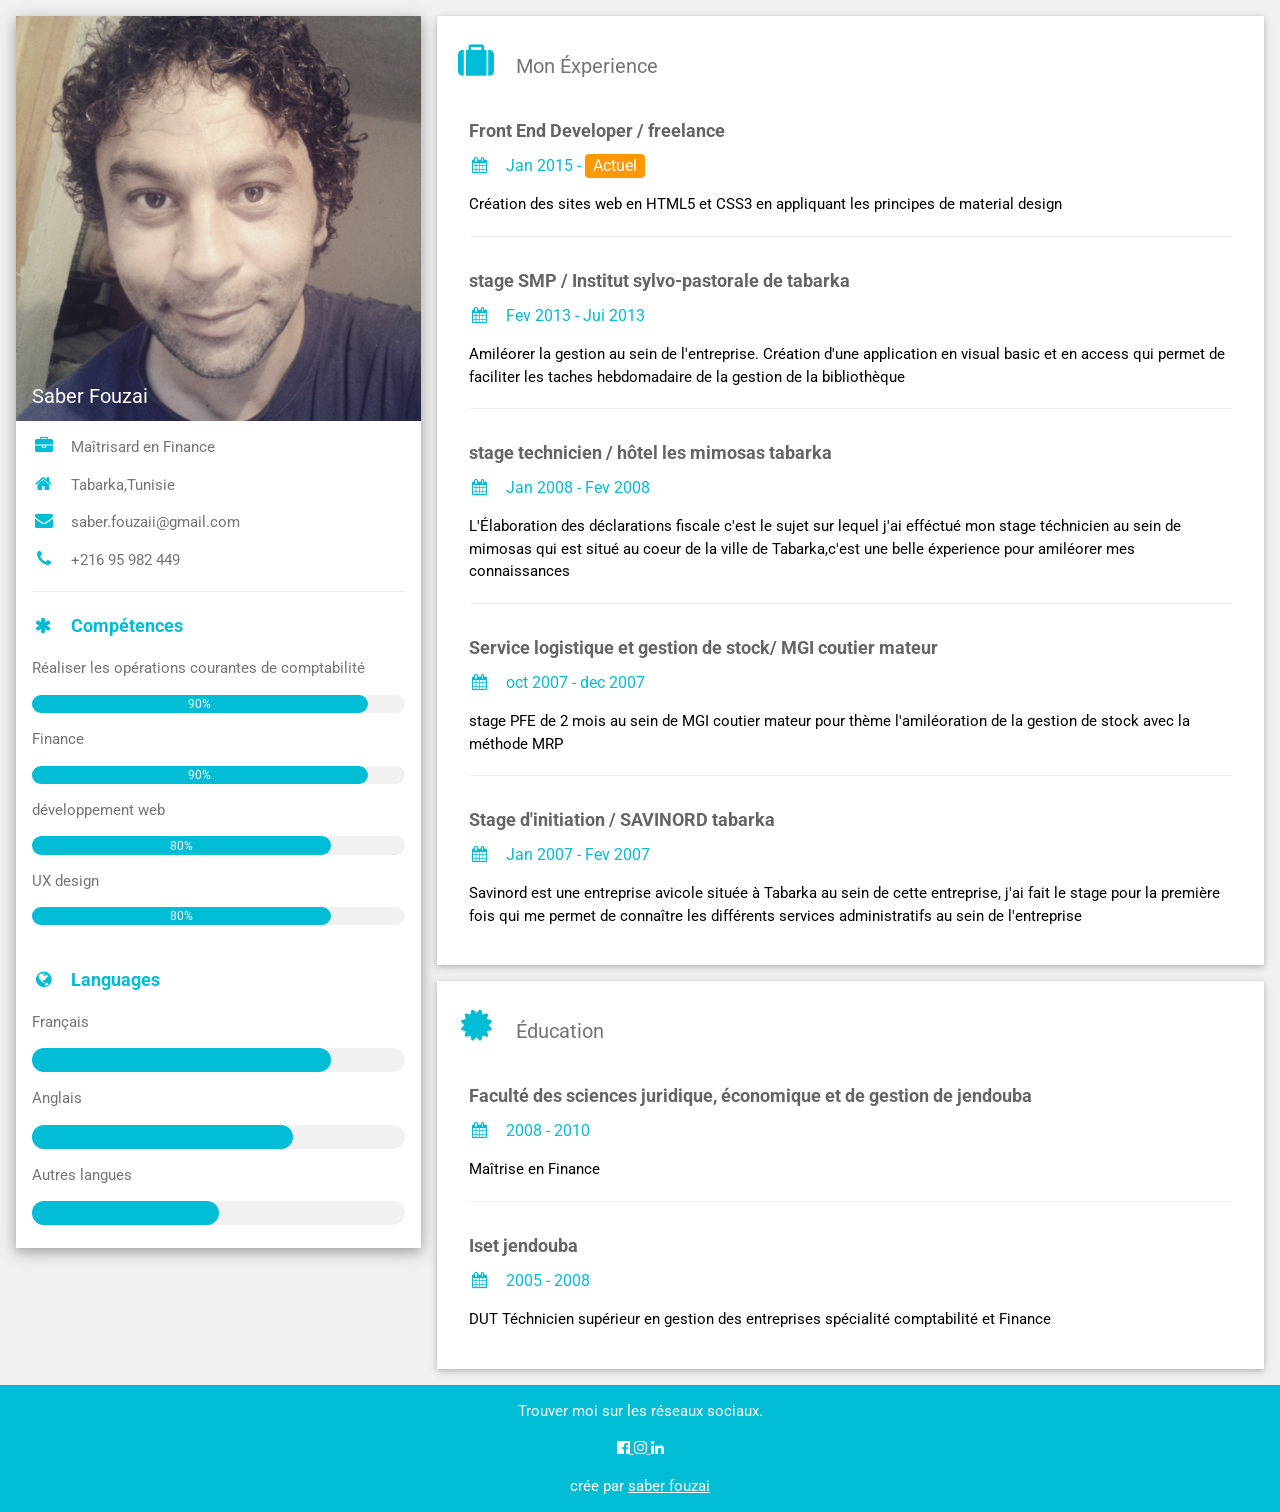
==== index.html @ 4ffc6997 "Update index.html" ====
<!DOCTYPE html>
<html lang=fr>
<title>CV de saber fouzai</title>
<meta charset="UTF-8">
<meta name="viewport" content="width=device-width, initial-scale=1">
<link rel="stylesheet" href="in.css">
<link rel='stylesheet' href='https://fonts.googleapis.com/css?family=Roboto'>
<link rel="stylesheet" href="https://cdnjs.cloudflare.com/ajax/libs/font-awesome/4.7.0/css/font-awesome.min.css">
<style>
html,body,h1,h2,h3,h4,h5,h6 {font-family: "Roboto", sans-serif}
</style>
<body class="w3-light-grey">
<!-- Page Container -->
<div class="w3-content w3-margin-top" style="max-width:1400px;">

  <!-- The Grid -->
  <div class="w3-row-padding">
  
    <!-- Left Column -->
    <div class="w3-third">
    
      <div class="w3-white w3-text-grey w3-card-4">
        <div class="w3-display-container">
          <img src="pic620.jpg" style="width:100%" alt="Avatar">
          <div class="w3-display-bottomleft w3-container w3-text-white">
            <h2>Saber Fouzai</h2>
          </div>
        </div>
        <div class="w3-container">
          <p><i class="fa fa-briefcase fa-fw w3-margin-right w3-large w3-text-cyan"></i>Maîtrisard en Finance </p>
          <p><i class="fa fa-home fa-fw w3-margin-right w3-large w3-text-cyan"></i>Tabarka,Tunisie</p>
          <p><i class="fa fa-envelope fa-fw w3-margin-right w3-large w3-text-cyan"></i>saber.fouzaii@gmail.com</p>
          <p><i class="fa fa-phone fa-fw w3-margin-right w3-large w3-text-cyan"></i>+216 95 982 449</p>
          <hr>

          <p class="w3-large w3-text-cyan"><b><i class="fa fa-asterisk fa-fw w3-margin-right w3-text-cyan"></i>Compétences</b></p>
          <p>Réaliser les opérations courantes de comptabilité </p>
          <div class="w3-light-grey w3-round-xlarge w3-small">
            <div class="w3-text-white w3-container w3-center w3-round-xlarge w3-cyan" style="width:90%">90%</div>
          </div>
          <p>Finance</p>
          <div class="w3-light-grey w3-round-xlarge w3-small">
            <div class="w3-container w3-center w3-round-xlarge w3-cyan" style="width:90%">
              <div class="w3-center w3-text-white">90%</div>
            </div>
          </div>
          <p>développement web</p>
          <div class="w3-light-grey w3-round-xlarge w3-small">
            <div class="w3-text-white w3-container w3-center w3-round-xlarge w3-cyan" style="width:80%">80%</div>
          </div>
          <p>UX design</p>
          <div class="w3-light-grey w3-round-xlarge w3-small">
            <div class="w3-text-white w3-container w3-center w3-round-xlarge w3-cyan" style="width:80%">80%</div>
          </div>
          <br>

          <p class="w3-large w3-text-cyan theme"><b><i class="fa fa-globe fa-fw w3-margin-right w3-text-cyan"></i>Languages</b></p>
          <p>Français</p>
          <div class="w3-light-grey w3-round-xlarge">
            <div class="w3-round-xlarge w3-cyan" style="height:24px;width:80%"></div>
          </div>
          <p>Anglais</p>
          <div class="w3-light-grey w3-round-xlarge">
            <div class="w3-round-xlarge w3-cyan" style="height:24px;width:70%"></div>
          </div>
          <p>Autres langues</p>
          <div class="w3-light-grey w3-round-xlarge">
            <div class="w3-round-xlarge w3-cyan" style="height:24px;width:50%"></div>
          </div>
          <br>
        </div>
      </div><br>

    <!-- End Left Column -->
    </div>

    <!-- Right Column -->
    <div class="w3-twothird">
    
      <div class="w3-container w3-card w3-white w3-margin-bottom">
        <h2 class="w3-text-grey w3-padding-16"><i class="fa fa-suitcase fa-fw w3-margin-right w3-xxlarge w3-text-cyan"></i>Mon Éxperience</h2>
        <div class="w3-container">
          <h5 class="w3-opacity"><b>Front End Developer / freelance </b></h5>
          <h6 class="w3-text-cyan"><i class="fa fa-calendar fa-fw w3-margin-right"></i>Jan 2015 - <span class="w3-text-white w3-tag w3-orange w3-round">Actuel</span></h6>
          <p>Création des sites web en HTML5 et CSS3 en appliquant les principes de material design</p>
          <hr>
          </div>
               <div class="w3-container">
          <h5 class="w3-opacity"><b>stage SMP / Institut sylvo-pastorale de tabarka</b></h5>
          <h6 class="w3-text-cyan"><i class="fa fa-calendar fa-fw w3-margin-right"></i>Fev 2013 - Jui 2013</h6>
          <p>Amiléorer la gestion au sein de l'entreprise.
Création d'une application en visual basic et en access qui permet de faciliter les taches hebdomadaire de la gestion de la bibliothèque </p>
          <hr> 
        </div>
        <div class="w3-container">
          <h5 class="w3-opacity"><b>stage technicien / hôtel les mimosas tabarka</b></h5>
          <h6 class="w3-text-cyan"><i class="fa fa-calendar fa-fw w3-margin-right"></i>Jan 2008 - Fev 2008</h6>
          <p>L'Élaboration des déclarations fiscale c'est le sujet sur lequel j'ai efféctué mon stage téchnicien au sein de mimosas qui est situé au coeur de la ville de Tabarka,c'est une belle éxperience pour amiléorer mes connaissances</p>
          <hr>
        </div>
            <div class="w3-container">
          <h5 class="w3-opacity"><b>Service logistique et gestion de stock/ MGI coutier mateur </b></h5>
          <h6 class="w3-text-cyan"><i class="fa fa-calendar fa-fw w3-margin-right"></i>oct 2007 - dec 2007</h6>
          <p>stage PFE de 2 mois au sein de MGI coutier mateur pour thème l'amiléoration de la gestion de stock avec la méthode MRP</p>
          <hr>
        </div> 
        <div class="w3-container">
          <h5 class="w3-opacity"><b>Stage d'initiation / SAVINORD tabarka</b></h5>
          <h6 class="w3-text-cyan"><i class="fa fa-calendar fa-fw w3-margin-right"></i>Jan 2007 - Fev 2007</h6>
          <p> Savinord est une entreprise avicole située à Tabarka au sein de cette entreprise, j'ai fait le stage pour la première fois qui me permet de connaître les différents services administratifs au sein de l'entreprise </p><br>
        </div>
      </div>

      <div class="w3-container w3-card w3-white">
        <h2 class="w3-text-grey w3-padding-16"><i class="fa fa-certificate fa-fw w3-margin-right w3-xxlarge w3-text-cyan"></i>Éducation</h2>
       <div class="w3-container">
          <h5 class="w3-opacity"><b>Faculté des sciences juridique, économique et de gestion de jendouba</b></h5>
          <h6 class="w3-text-cyan"><i class="fa fa-calendar fa-fw w3-margin-right"></i>2008 - 2010</h6>
          <p>Maîtrise en Finance</p>
          <hr>
        </div>
        <div class="w3-container">
          <h5 class="w3-opacity"><b>Iset jendouba</b></h5>
          <h6 class="w3-text-cyan"><i class="fa fa-calendar fa-fw w3-margin-right"></i>2005 - 2008</h6>
          <p>DUT Téchnicien supérieur en gestion des entreprises spécialité comptabilité et Finance</p><br>
        </div>
      </div>

    <!-- End Right Column -->
    </div>
    
  <!-- End Grid -->
  </div>
  
  <!-- End Page Container -->
</div>
<footer class="w3-text-white w3-container w3-cyan w3-center w3-margin-top">
 <p>Trouver moi sur les réseaux sociaux.</p>
 <a href="https://facebook.com/saber.fouzai.33" target="_blank" rel="noopener noreferrer">
   <i class="fa fa-facebook-official w3-hover-opacity"></i>
 </a>
 <a href="https://instagram.com/saberfouzai" target="_blank" rel="noopener noreferrer">
   <i class="fa fa-instagram w3-hover-opacity"></i>
 </a>
 <a href="https://linkedin.com" target="_blank" rel="noopener noreferrer">
   <i class="fa fa-linkedin w3-hover-opacity"></i>
 </a>
 <p>crée par <a href="https://github.io" target="_blank" rel="noopener noreferrer">saber fouzai</a></p>
</footer>
</body>
</html>
---- in.css ----
/* W3.CSS 4.13 June 2019 by Jan Egil and Borge Refsnes */ html{box-sizing:border-box}*,*:before,*:after{box-sizing:inherit} /* Extract from normalize.css by Nicolas Gallagher and Jonathan Neal git.io/normalize */ html{-ms-text-size-adjust:100%;-webkit-text-size-adjust:100%}body{margin:0} article,aside,details,figcaption,figure,footer,header,main,menu,nav,section{display:block}summary{display:list-item} audio,canvas,progress,video{display:inline-block}progress{vertical-align:baseline} audio:not([controls]){display:none;height:0}[hidden],template{display:none} a{background-color:transparent}a:active,a:hover{outline-width:0} abbr[title]{border-bottom:none;text-decoration:underline;text-decoration:underline dotted} b,strong{font-weight:bolder}dfn{font-style:italic}mark{background:#ff0;color:#000} small{font-size:80%}sub,sup{font-size:75%;line-height:0;position:relative;vertical-align:baseline} sub{bottom:-0.25em}sup{top:-0.5em}figure{margin:1em 40px}img{border-style:none} code,kbd,pre,samp{font-family:monospace,monospace;font-size:1em}hr{box-sizing:content-box;height:0;overflow:visible} button,input,select,textarea,optgroup{font:inherit;margin:0}optgroup{font-weight:bold} button,input{overflow:visible}button,select{text-transform:none} button,[type=button],[type=reset],[type=submit]{-webkit-appearance:button} button::-moz-focus-inner,[type=button]::-moz-focus-inner,[type=reset]::-moz-focus-inner,[type=submit]::-moz-focus-inner{border-style:none;padding:0} button:-moz-focusring,[type=button]:-moz-focusring,[type=reset]:-moz-focusring,[type=submit]:-moz-focusring{outline:1px dotted ButtonText} fieldset{border:1px solid #c0c0c0;margin:0 2px;padding:.35em .625em .75em} legend{color:inherit;display:table;max-width:100%;padding:0;white-space:normal}textarea{overflow:auto} [type=checkbox],[type=radio]{padding:0} [type=number]::-webkit-inner-spin-button,[type=number]::-webkit-outer-spin-button{height:auto} [type=search]{-webkit-appearance:textfield;outline-offset:-2px} [type=search]::-webkit-search-decoration{-webkit-appearance:none} ::-webkit-file-upload-button{-webkit-appearance:button;font:inherit} /* End extract */ html,body{font-family:Verdana,sans-serif;font-size:15px;line-height:1.5}html{overflow-x:hidden} h1{font-size:36px}h2{font-size:20px}h3{font-size:24px}h4{font-size:20px}h5{font-size:18px}h6{font-size:16px}.w3-serif{font-family:serif} h1,h2,h3,h4,h5,h6{font-family:"Segoe UI",Arial,sans-serif;font-weight:400;margin:10px 0}.w3-wide{letter-spacing:4px} hr{border:0;border-top:1px solid #eee;margin:20px 0} .w3-image{max-width:100%;height:auto}img{vertical-align:middle}a{color:inherit} .w3-table,.w3-table-all{border-collapse:collapse;border-spacing:0;width:100%;display:table}.w3-table-all{border:1px solid #ccc} .w3-bordered tr,.w3-table-all tr{border-bottom:1px solid #ddd}.w3-striped tbody tr:nth-child(even){background-color:#f1f1f1} .w3-table-all tr:nth-child(odd){background-color:#fff}.w3-table-all tr:nth-child(even){background-color:#f1f1f1} .w3-hoverable tbody tr:hover,.w3-ul.w3-hoverable li:hover{background-color:#ccc}.w3-centered tr th,.w3-centered tr td{text-align:center} .w3-table td,.w3-table th,.w3-table-all td,.w3-table-all th{padding:8px 8px;display:table-cell;text-align:left;vertical-align:top} .w3-table th:first-child,.w3-table td:first-child,.w3-table-all th:first-child,.w3-table-all td:first-child{padding-left:16px} .w3-btn,.w3-button{border:none;display:inline-block;padding:8px 16px;vertical-align:middle;overflow:hidden;text-decoration:none;color:inherit;background-color:inherit;text-align:center;cursor:pointer;white-space:nowrap} .w3-btn:hover{box-shadow:0 8px 16px 0 rgba(0,0,0,0.2),0 6px 20px 0 rgba(0,0,0,0.19)} .w3-btn,.w3-button{-webkit-touch-callout:none;-webkit-user-select:none;-khtml-user-select:none;-moz-user-select:none;-ms-user-select:none;user-select:none} .w3-disabled,.w3-btn:disabled,.w3-button:disabled{cursor:not-allowed;opacity:0.3}.w3-disabled *,:disabled *{pointer-events:none} .w3-btn.w3-disabled:hover,.w3-btn:disabled:hover{box-shadow:none} .w3-badge,.w3-tag{background-color:#000;color:#fff;display:inline-block;padding-left:8px;padding-right:8px;text-align:center}.w3-badge{border-radius:50%} .w3-ul{list-style-type:none;padding:0;margin:0}.w3-ul li{padding:8px 16px;border-bottom:1px solid #ddd}.w3-ul li:last-child{border-bottom:none} .w3-tooltip,.w3-display-container{position:relative}.w3-tooltip .w3-text{display:none}.w3-tooltip:hover .w3-text{display:inline-block} .w3-ripple:active{opacity:0.5}.w3-ripple{transition:opacity 0s} .w3-input{padding:8px;display:block;border:none;border-bottom:1px solid #ccc;width:100%} .w3-select{padding:9px 0;width:100%;border:none;border-bottom:1px solid #ccc} .w3-dropdown-click,.w3-dropdown-hover{position:relative;display:inline-block;cursor:pointer} .w3-dropdown-hover:hover .w3-dropdown-content{display:block} .w3-dropdown-hover:first-child,.w3-dropdown-click:hover{background-color:#ccc;color:#000} .w3-dropdown-hover:hover > .w3-button:first-child,.w3-dropdown-click:hover > .w3-button:first-child{background-color:#ccc;color:#000} .w3-dropdown-content{cursor:auto;color:#000;background-color:#fff;display:none;position:absolute;min-width:160px;margin:0;padding:0;z-index:1} .w3-check,.w3-radio{width:24px;height:24px;position:relative;top:6px} .w3-sidebar{height:100%;width:200px;background-color:#fff;position:fixed!important;z-index:1;overflow:auto} .w3-bar-block .w3-dropdown-hover,.w3-bar-block .w3-dropdown-click{width:100%} .w3-bar-block .w3-dropdown-hover .w3-dropdown-content,.w3-bar-block .w3-dropdown-click .w3-dropdown-content{min-width:100%} .w3-bar-block .w3-dropdown-hover .w3-button,.w3-bar-block .w3-dropdown-click .w3-button{width:100%;text-align:left;padding:8px 16px} .w3-main,#main{transition:margin-left .4s} .w3-modal{z-index:3;display:none;padding-top:100px;position:fixed;left:0;top:0;width:100%;height:100%;overflow:auto;background-color:rgb(0,0,0);background-color:rgba(0,0,0,0.4)} .w3-modal-content{margin:auto;background-color:#fff;position:relative;padding:0;outline:0;width:600px} .w3-bar{width:100%;overflow:hidden}.w3-center .w3-bar{display:inline-block;width:auto} .w3-bar .w3-bar-item{padding:8px 16px;float:left;width:auto;border:none;display:block;outline:0} .w3-bar .w3-dropdown-hover,.w3-bar .w3-dropdown-click{position:static;float:left} .w3-bar .w3-button{white-space:normal} .w3-bar-block .w3-bar-item{width:100%;display:block;padding:8px 16px;text-align:left;border:none;white-space:normal;float:none;outline:0} .w3-bar-block.w3-center .w3-bar-item{text-align:center}.w3-block{display:block;width:100%} .w3-responsive{display:block;overflow-x:auto} .w3-container:after,.w3-container:before,.w3-panel:after,.w3-panel:before,.w3-row:after,.w3-row:before,.w3-row-padding:after,.w3-row-padding:before, .w3-cell-row:before,.w3-cell-row:after,.w3-clear:after,.w3-clear:before,.w3-bar:before,.w3-bar:after{content:"";display:table;clear:both} .w3-col,.w3-half,.w3-third,.w3-twothird,.w3-threequarter,.w3-quarter{float:left;width:100%} .w3-col.s1{width:8.33333%}.w3-col.s2{width:16.66666%}.w3-col.s3{width:24.99999%}.w3-col.s4{width:33.33333%} .w3-col.s5{width:41.66666%}.w3-col.s6{width:49.99999%}.w3-col.s7{width:58.33333%}.w3-col.s8{width:66.66666%} .w3-col.s9{width:74.99999%}.w3-col.s10{width:83.33333%}.w3-col.s11{width:91.66666%}.w3-col.s12{width:99.99999%} @media (min-width:601px){.w3-col.m1{width:8.33333%}.w3-col.m2{width:16.66666%}.w3-col.m3,.w3-quarter{width:24.99999%}.w3-col.m4,.w3-third{width:33.33333%} .w3-col.m5{width:41.66666%}.w3-col.m6,.w3-half{width:49.99999%}.w3-col.m7{width:58.33333%}.w3-col.m8,.w3-twothird{width:66.66666%} .w3-col.m9,.w3-threequarter{width:74.99999%}.w3-col.m10{width:83.33333%}.w3-col.m11{width:91.66666%}.w3-col.m12{width:99.99999%}} @media (min-width:993px){.w3-col.l1{width:8.33333%}.w3-col.l2{width:16.66666%}.w3-col.l3{width:24.99999%}.w3-col.l4{width:33.33333%} .w3-col.l5{width:41.66666%}.w3-col.l6{width:49.99999%}.w3-col.l7{width:58.33333%}.w3-col.l8{width:66.66666%} .w3-col.l9{width:74.99999%}.w3-col.l10{width:83.33333%}.w3-col.l11{width:91.66666%}.w3-col.l12{width:99.99999%}} .w3-rest{overflow:hidden}.w3-stretch{margin-left:-16px;margin-right:-16px} .w3-content,.w3-auto{margin-left:auto;margin-right:auto}.w3-content{max-width:980px}.w3-auto{max-width:1140px} .w3-cell-row{display:table;width:100%}.w3-cell{display:table-cell} .w3-cell-top{vertical-align:top}.w3-cell-middle{vertical-align:middle}.w3-cell-bottom{vertical-align:bottom} .w3-hide{display:none!important}.w3-show-block,.w3-show{display:block!important}.w3-show-inline-block{display:inline-block!important} @media (max-width:1205px){.w3-auto{max-width:95%}} @media (max-width:600px){.w3-modal-content{margin:0 10px;width:auto!important}.w3-modal{padding-top:30px} .w3-dropdown-hover.w3-mobile .w3-dropdown-content,.w3-dropdown-click.w3-mobile .w3-dropdown-content{position:relative}
.w3-hide-small{display:none!important}.w3-mobile{display:block;width:100%!important}.w3-bar-item.w3-mobile,.w3-dropdown-hover.w3-mobile,.w3-dropdown-click.w3-mobile{text-align:center} .w3-dropdown-hover.w3-mobile,.w3-dropdown-hover.w3-mobile .w3-btn,.w3-dropdown-hover.w3-mobile .w3-button,.w3-dropdown-click.w3-mobile,.w3-dropdown-click.w3-mobile .w3-btn,.w3-dropdown-click.w3-mobile .w3-button{width:100%}} @media (max-width:768px){.w3-modal-content{width:500px}.w3-modal{padding-top:50px}} @media (min-width:993px){.w3-modal-content{width:900px}.w3-hide-large{display:none!important}.w3-sidebar.w3-collapse{display:block!important}} @media (max-width:992px) and (min-width:601px){.w3-hide-medium{display:none!important}} @media (max-width:992px){.w3-sidebar.w3-collapse{display:none}.w3-main{margin-left:0!important;margin-right:0!important}.w3-auto{max-width:100%}} .w3-top,.w3-bottom{position:fixed;width:100%;z-index:1}.w3-top{top:0}.w3-bottom{bottom:0} .w3-overlay{position:fixed;display:none;width:100%;height:100%;top:0;left:0;right:0;bottom:0;background-color:rgba(0,0,0,0.5);z-index:2} .w3-display-topleft{position:absolute;left:0;top:0}.w3-display-topright{position:absolute;right:0;top:0} .w3-display-bottomleft{position:absolute;left:0;bottom:0}.w3-display-bottomright{position:absolute;right:0;bottom:0} .w3-display-middle{position:absolute;top:50%;left:50%;transform:translate(-50%,-50%);-ms-transform:translate(-50%,-50%)} .w3-display-left{position:absolute;top:50%;left:0%;transform:translate(0%,-50%);-ms-transform:translate(-0%,-50%)} .w3-display-right{position:absolute;top:50%;right:0%;transform:translate(0%,-50%);-ms-transform:translate(0%,-50%)} .w3-display-topmiddle{position:absolute;left:50%;top:0;transform:translate(-50%,0%);-ms-transform:translate(-50%,0%)} .w3-display-bottommiddle{position:absolute;left:50%;bottom:0;transform:translate(-50%,0%);-ms-transform:translate(-50%,0%)} .w3-display-container:hover .w3-display-hover{display:block}.w3-display-container:hover span.w3-display-hover{display:inline-block}.w3-display-hover{display:none} .w3-display-position{position:absolute} .w3-circle{border-radius:50%} .w3-round-small{border-radius:2px}.w3-round,.w3-round-medium{border-radius:4px}.w3-round-large{border-radius:8px}.w3-round-xlarge{border-radius:16px}.w3-round-xxlarge{border-radius:32px} .w3-row-padding,.w3-row-padding>.w3-half,.w3-row-padding>.w3-third,.w3-row-padding>.w3-twothird,.w3-row-padding>.w3-threequarter,.w3-row-padding>.w3-quarter,.w3-row-padding>.w3-col{padding:0 8px} .w3-container,.w3-panel{padding:0.01em 16px}.w3-panel{margin-top:16px;margin-bottom:16px} .w3-code,.w3-codespan{font-family:Consolas,"courier new";font-size:16px} .w3-code{width:auto;background-color:#fff;padding:8px 12px;border-left:4px solid #4CAF50;word-wrap:break-word} .w3-codespan{color:crimson;background-color:#f1f1f1;padding-left:4px;padding-right:4px;font-size:110%} .w3-card,.w3-card-2{box-shadow:0 2px 5px 0 rgba(0,0,0,0.16),0 2px 10px 0 rgba(0,0,0,0.12)} .w3-card-4,.w3-hover-shadow:hover{box-shadow:0 4px 10px 0 rgba(0,0,0,0.2),0 4px 20px 0 rgba(0,0,0,0.19)} .w3-spin{animation:w3-spin 2s infinite linear}@keyframes w3-spin{0%{transform:rotate(0deg)}100%{transform:rotate(359deg)}} .w3-animate-fading{animation:fading 10s infinite}@keyframes fading{0%{opacity:0}50%{opacity:1}100%{opacity:0}} .w3-animate-opacity{animation:opac 0.8s}@keyframes opac{from{opacity:0} to{opacity:1}} .w3-animate-top{position:relative;animation:animatetop 0.4s}@keyframes animatetop{from{top:-300px;opacity:0} to{top:0;opacity:1}} .w3-animate-left{position:relative;animation:animateleft 0.4s}@keyframes animateleft{from{left:-300px;opacity:0} to{left:0;opacity:1}} .w3-animate-right{position:relative;animation:animateright 0.4s}@keyframes animateright{from{right:-300px;opacity:0} to{right:0;opacity:1}} .w3-animate-bottom{position:relative;animation:animatebottom 0.4s}@keyframes animatebottom{from{bottom:-300px;opacity:0} to{bottom:0;opacity:1}} .w3-animate-zoom {animation:animatezoom 0.6s}@keyframes animatezoom{from{transform:scale(0)} to{transform:scale(1)}} .w3-animate-input{transition:width 0.4s ease-in-out}.w3-animate-input:focus{width:100%!important} .w3-opacity,.w3-hover-opacity:hover{opacity:0.60}.w3-opacity-off,.w3-hover-opacity-off:hover{opacity:1} .w3-opacity-max{opacity:0.25}.w3-opacity-min{opacity:0.75} .w3-greyscale-max,.w3-grayscale-max,.w3-hover-greyscale:hover,.w3-hover-grayscale:hover{filter:grayscale(100%)} .w3-greyscale,.w3-grayscale{filter:grayscale(75%)}.w3-greyscale-min,.w3-grayscale-min{filter:grayscale(50%)} .w3-sepia{filter:sepia(75%)}.w3-sepia-max,.w3-hover-sepia:hover{filter:sepia(100%)}.w3-sepia-min{filter:sepia(50%)} .w3-tiny{font-size:10px!important}.w3-small{font-size:12px!important}.w3-medium{font-size:15px!important}.w3-large{font-size:18px!important} .w3-xlarge{font-size:24px!important}.w3-xxlarge{font-size:36px!important}.w3-xxxlarge{font-size:48px!important}.w3-jumbo{font-size:64px!important} .w3-left-align{text-align:left!important}.w3-right-align{text-align:right!important}.w3-justify{text-align:justify!important}.w3-center{text-align:center!important} .w3-border-0{border:0!important}.w3-border{border:1px solid #ccc!important} .w3-border-top{border-top:1px solid #ccc!important}.w3-border-bottom{border-bottom:1px solid #ccc!important} .w3-border-left{border-left:1px solid #ccc!important}.w3-border-right{border-right:1px solid #ccc!important} .w3-topbar{border-top:6px solid #ccc!important}.w3-bottombar{border-bottom:6px solid #ccc!important} .w3-leftbar{border-left:6px solid #ccc!important}.w3-rightbar{border-right:6px solid #ccc!important} .w3-section,.w3-code{margin-top:16px!important;margin-bottom:16px!important} .w3-margin{margin:16px!important}.w3-margin-top{margin-top:16px!important}.w3-margin-bottom{margin-bottom:16px!important} .w3-margin-left{margin-left:16px!important}.w3-margin-right{margin-right:16px!important} .w3-padding-small{padding:4px 8px!important}.w3-padding{padding:8px 16px!important}.w3-padding-large{padding:12px 24px!important} .w3-padding-16{padding-top:16px!important;padding-bottom:16px!important}.w3-padding-24{padding-top:24px!important;padding-bottom:24px!important} .w3-padding-32{padding-top:32px!important;padding-bottom:32px!important}.w3-padding-48{padding-top:48px!important;padding-bottom:48px!important} .w3-padding-64{padding-top:64px!important;padding-bottom:64px!important} .w3-left{float:left!important}.w3-right{float:right!important} .w3-button:hover{color:#000!important;background-color:#ccc!important} .w3-transparent,.w3-hover-none:hover{background-color:transparent!important} .w3-hover-none:hover{box-shadow:none!important} /* Colors */ .w3-amber,.w3-hover-amber:hover{color:#000!important;background-color:#ffc107!important} .w3-aqua,.w3-hover-aqua:hover{color:#000!important;background-color:#00ffff!important} .w3-blue,.w3-hover-blue:hover{color:#fff!important;background-color:#2196F3!important} .w3-light-blue,.w3-hover-light-blue:hover{color:#000!important;background-color:#87CEEB!important} .w3-brown,.w3-hover-brown:hover{color:#fff!important;background-color:#795548!important} .w3-cyan,.w3-hover-cyan:hover{color:#000!important;background-color:#00bcd4!important} .w3-blue-grey,.w3-hover-blue-grey:hover,.w3-blue-gray,.w3-hover-blue-gray:hover{color:#fff!important;background-color:#607d8b!important} .w3-green,.w3-hover-green:hover{color:#fff!important;background-color:#4CAF50!important} .w3-light-green,.w3-hover-light-green:hover{color:#000!important;background-color:#8bc34a!important} .w3-indigo,.w3-hover-indigo:hover{color:#fff!important;background-color:#3f51b5!important} .w3-khaki,.w3-hover-khaki:hover{color:#000!important;background-color:#f0e68c!important} .w3-lime,.w3-hover-lime:hover{color:#000!important;background-color:#cddc39!important} .w3-orange,.w3-hover-orange:hover{color:#000!important;background-color:#ff9800!important} .w3-deep-orange,.w3-hover-deep-orange:hover{color:#fff!important;background-color:#ff5722!important} .w3-pink,.w3-hover-pink:hover{color:#fff!important;background-color:#e91e63!important} .w3-purple,.w3-hover-purple:hover{color:#fff!important;background-color:#9c27b0!important} .w3-deep-purple,.w3-hover-deep-purple:hover{color:#fff!important;background-color:#673ab7!important} .w3-red,.w3-hover-red:hover{color:#fff!important;background-color:#f44336!important} .w3-sand,.w3-hover-sand:hover{color:#000!important;background-color:#fdf5e6!important} .w3-teal,.w3-hover-teal:hover{color:#fff!important;background-color:#009688!important} .w3-yellow,.w3-hover-yellow:hover{color:#000!important;background-color:#ffeb3b!important} .w3-white,.w3-hover-white:hover{color:#000!important;background-color:#fff!important} .w3-black,.w3-hover-black:hover{color:#fff!important;background-color:#000!important} .w3-grey,.w3-hover-grey:hover,.w3-gray,.w3-hover-gray:hover{color:#000!important;background-color:#9e9e9e!important} .w3-light-grey,.w3-hover-light-grey:hover,.w3-light-gray,.w3-hover-light-gray:hover{color:#000!important;background-color:#f1f1f1!important} .w3-dark-grey,.w3-hover-dark-grey:hover,.w3-dark-gray,.w3-hover-dark-gray:hover{color:#fff!important;background-color:#616161!important} .w3-pale-red,.w3-hover-pale-red:hover{color:#000!important;background-color:#ffdddd!important} .w3-pale-green,.w3-hover-pale-green:hover{color:#000!important;background-color:#ddffdd!important} .w3-pale-yellow,.w3-hover-pale-yellow:hover{color:#000!important;background-color:#ffffcc!important} .w3-pale-blue,.w3-hover-pale-blue:hover{color:#000!important;background-color:#ddffff!important} .w3-text-amber,.w3-hover-text-amber:hover{color:#ffc107!important} .w3-text-aqua,.w3-hover-text-aqua:hover{color:#00ffff!important} .w3-text-blue,.w3-hover-text-blue:hover{color:#2196F3!important} .w3-text-light-blue,.w3-hover-text-light-blue:hover{color:#87CEEB!important} .w3-text-brown,.w3-hover-text-brown:hover{color:#795548!important} .w3-text-cyan,.w3-hover-text-cyan:hover{color:#00bcd4!important} .w3-text-blue-grey,.w3-hover-text-blue-grey:hover,.w3-text-blue-gray,.w3-hover-text-blue-gray:hover{color:#607d8b!important} .w3-text-green,.w3-hover-text-green:hover{color:#4CAF50!important} .w3-text-light-green,.w3-hover-text-light-green:hover{color:#8bc34a!important} .w3-text-indigo,.w3-hover-text-indigo:hover{color:#3f51b5!important} .w3-text-khaki,.w3-hover-text-khaki:hover{color:#b4aa50!important} .w3-text-lime,.w3-hover-text-lime:hover{color:#cddc39!important} .w3-text-orange,.w3-hover-text-orange:hover{color:#ff9800!important} .w3-text-deep-orange,.w3-hover-text-deep-orange:hover{color:#ff5722!important} .w3-text-pink,.w3-hover-text-pink:hover{color:#e91e63!important} .w3-text-purple,.w3-hover-text-purple:hover{color:#9c27b0!important} .w3-text-deep-purple,.w3-hover-text-deep-purple:hover{color:#673ab7!important} .w3-text-red,.w3-hover-text-red:hover{color:#f44336!important} .w3-text-sand,.w3-hover-text-sand:hover{color:#fdf5e6!important} .w3-text-teal,.w3-hover-text-teal:hover{color:#009688!important} .w3-text-yellow,.w3-hover-text-yellow:hover{color:#d2be0e!important} .w3-text-white,.w3-hover-text-white:hover{color:#fff!important} .w3-text-black,.w3-hover-text-black:hover{color:#000!important} .w3-text-grey,.w3-hover-text-grey:hover,.w3-text-gray,.w3-hover-text-gray:hover{color:#757575!important} .w3-text-light-grey,.w3-hover-text-light-grey:hover,.w3-text-light-gray,.w3-hover-text-light-gray:hover{color:#f1f1f1!important} .w3-text-dark-grey,.w3-hover-text-dark-grey:hover,.w3-text-dark-gray,.w3-hover-text-dark-gray:hover{color:#3a3a3a!important} .w3-border-amber,.w3-hover-border-amber:hover{border-color:#ffc107!important} .w3-border-aqua,.w3-hover-border-aqua:hover{border-color:#00ffff!important} .w3-border-blue,.w3-hover-border-blue:hover{border-color:#2196F3!important} .w3-border-light-blue,.w3-hover-border-light-blue:hover{border-color:#87CEEB!important} .w3-border-brown,.w3-hover-border-brown:hover{border-color:#795548!important} .w3-border-cyan,.w3-hover-border-cyan:hover{border-color:#00bcd4!important} .w3-border-blue-grey,.w3-hover-border-blue-grey:hover,.w3-border-blue-gray,.w3-hover-border-blue-gray:hover{border-color:#607d8b!important} .w3-border-green,.w3-hover-border-green:hover{border-color:#4CAF50!important} .w3-border-light-green,.w3-hover-border-light-green:hover{border-color:#8bc34a!important} .w3-border-indigo,.w3-hover-border-indigo:hover{border-color:#3f51b5!important} .w3-border-khaki,.w3-hover-border-khaki:hover{border-color:#f0e68c!important} .w3-border-lime,.w3-hover-border-lime:hover{border-color:#cddc39!important} .w3-border-orange,.w3-hover-border-orange:hover{border-color:#ff9800!important} .w3-border-deep-orange,.w3-hover-border-deep-orange:hover{border-color:#ff5722!important} .w3-border-pink,.w3-hover-border-pink:hover{border-color:#e91e63!important} .w3-border-purple,.w3-hover-border-purple:hover{border-color:#9c27b0!important} .w3-border-deep-purple,.w3-hover-border-deep-purple:hover{border-color:#673ab7!important} .w3-border-red,.w3-hover-border-red:hover{border-color:#f44336!important} .w3-border-sand,.w3-hover-border-sand:hover{border-color:#fdf5e6!important} .w3-border-teal,.w3-hover-border-teal:hover{border-color:#009688!important} .w3-border-yellow,.w3-hover-border-yellow:hover{border-color:#ffeb3b!important} .w3-border-white,.w3-hover-border-white:hover{border-color:#fff!important} .w3-border-black,.w3-hover-border-black:hover{border-color:#000!important} .w3-border-grey,.w3-hover-border-grey:hover,.w3-border-gray,.w3-hover-border-gray:hover{border-color:#9e9e9e!important} .w3-border-light-grey,.w3-hover-border-light-grey:hover,.w3-border-light-gray,.w3-hover-border-light-gray:hover{border-color:#f1f1f1!important} .w3-border-dark-grey,.w3-hover-border-dark-grey:hover,.w3-border-dark-gray,.w3-hover-border-dark-gray:hover{border-color:#616161!important} .w3-border-pale-red,.w3-hover-border-pale-red:hover{border-color:#ffe7e7!important}.w3-border-pale-green,.w3-hover-border-pale-green:hover{border-color:#e7ffe7!important} .w3-border-pale-yellow,.w3-hover-border-pale-yellow:hover{border-color:#ffffcc!important}.w3-border-pale-blue,.w3-hover-border-pale-blue:hover{border-color:#e7ffff!important}
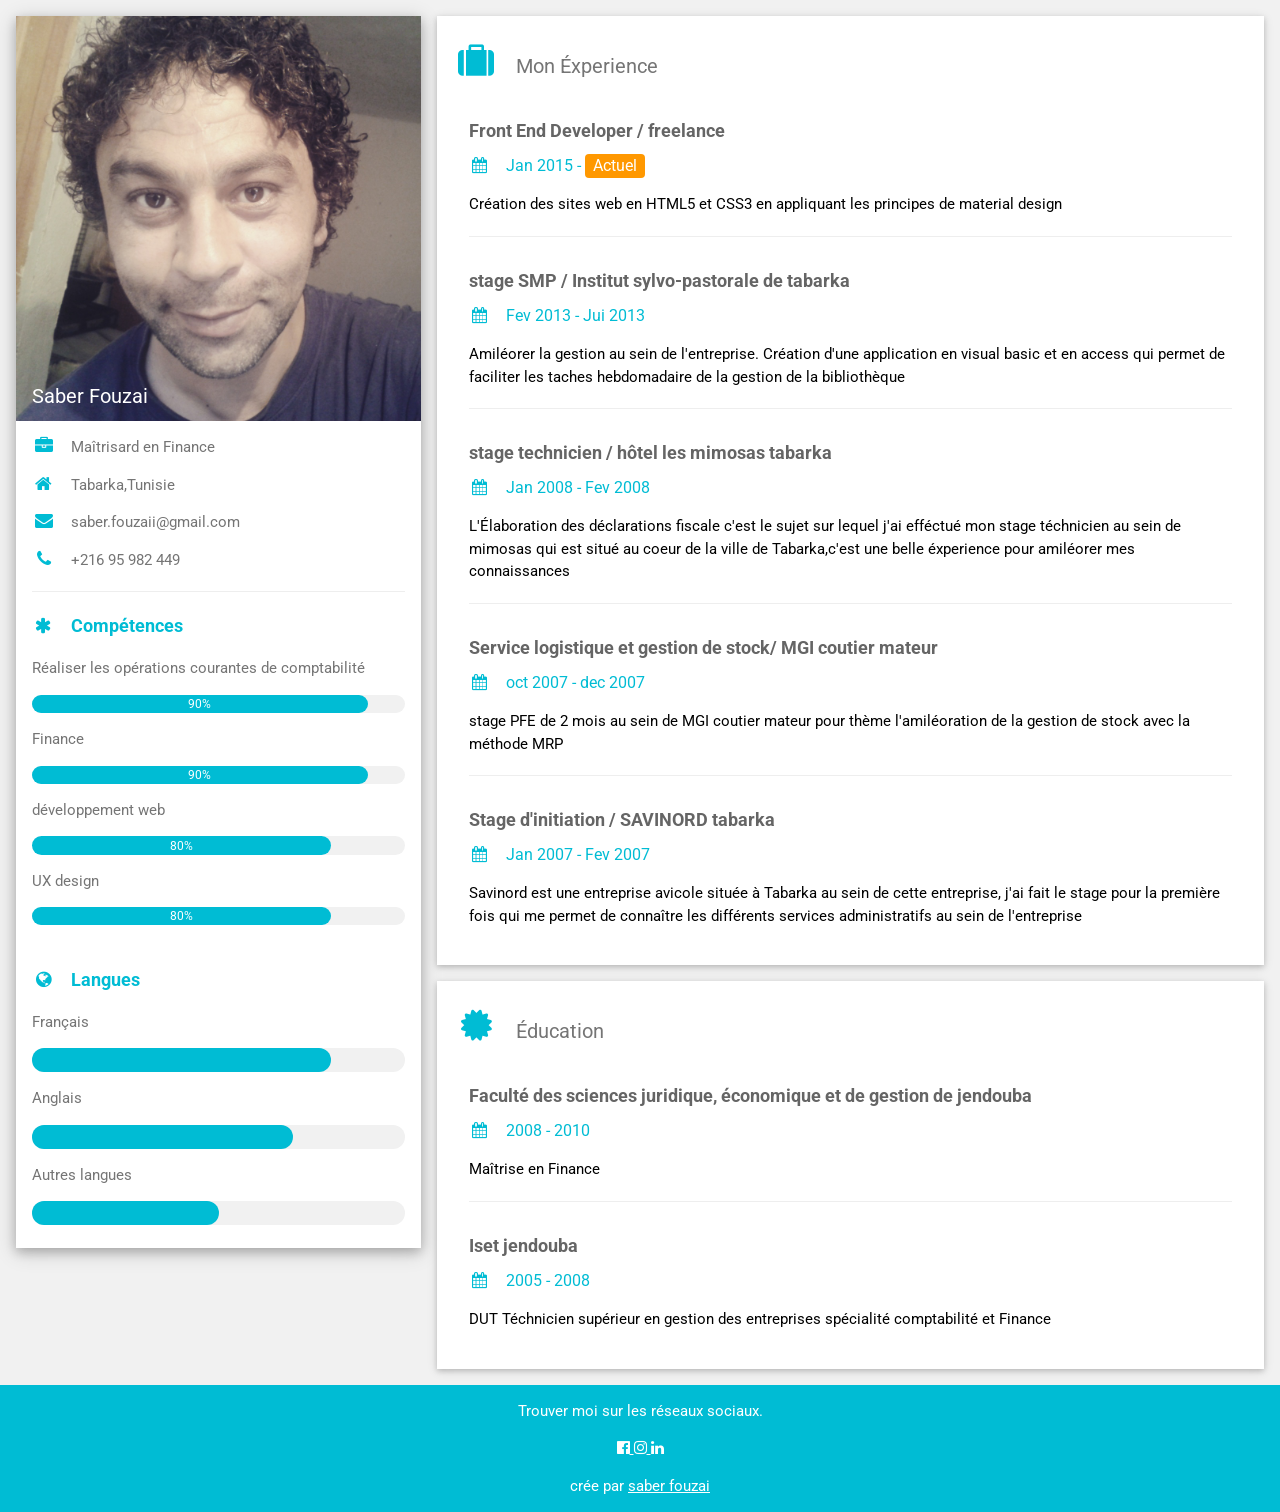
==== commit 2cb79ce1: "Update index.html" ====
--- a/index.html
+++ b/index.html
@@ -54,7 +54,7 @@
           </div>
           <br>
 
-          <p class="w3-large w3-text-cyan theme"><b><i class="fa fa-globe fa-fw w3-margin-right w3-text-cyan"></i>Languages</b></p>
+          <p class="w3-large w3-text-cyan theme"><b><i class="fa fa-globe fa-fw w3-margin-right w3-text-cyan"></i>Langues</b></p>
           <p>Français</p>
           <div class="w3-light-grey w3-round-xlarge">
             <div class="w3-round-xlarge w3-cyan" style="height:24px;width:80%"></div>
@@ -136,7 +136,7 @@
 </div>
 <footer class="w3-text-white w3-container w3-cyan w3-center w3-margin-top">
  <p>Trouver moi sur les réseaux sociaux.</p>
- <a href="https://facebook.com/saber.fouzai.33" target="_blank" rel="noopener noreferrer">
+ <a href="https://facebook.com/saber.fouzaii.33" target="_blank" rel="noopener noreferrer">
    <i class="fa fa-facebook-official w3-hover-opacity"></i>
  </a>
  <a href="https://instagram.com/saberfouzai" target="_blank" rel="noopener noreferrer">
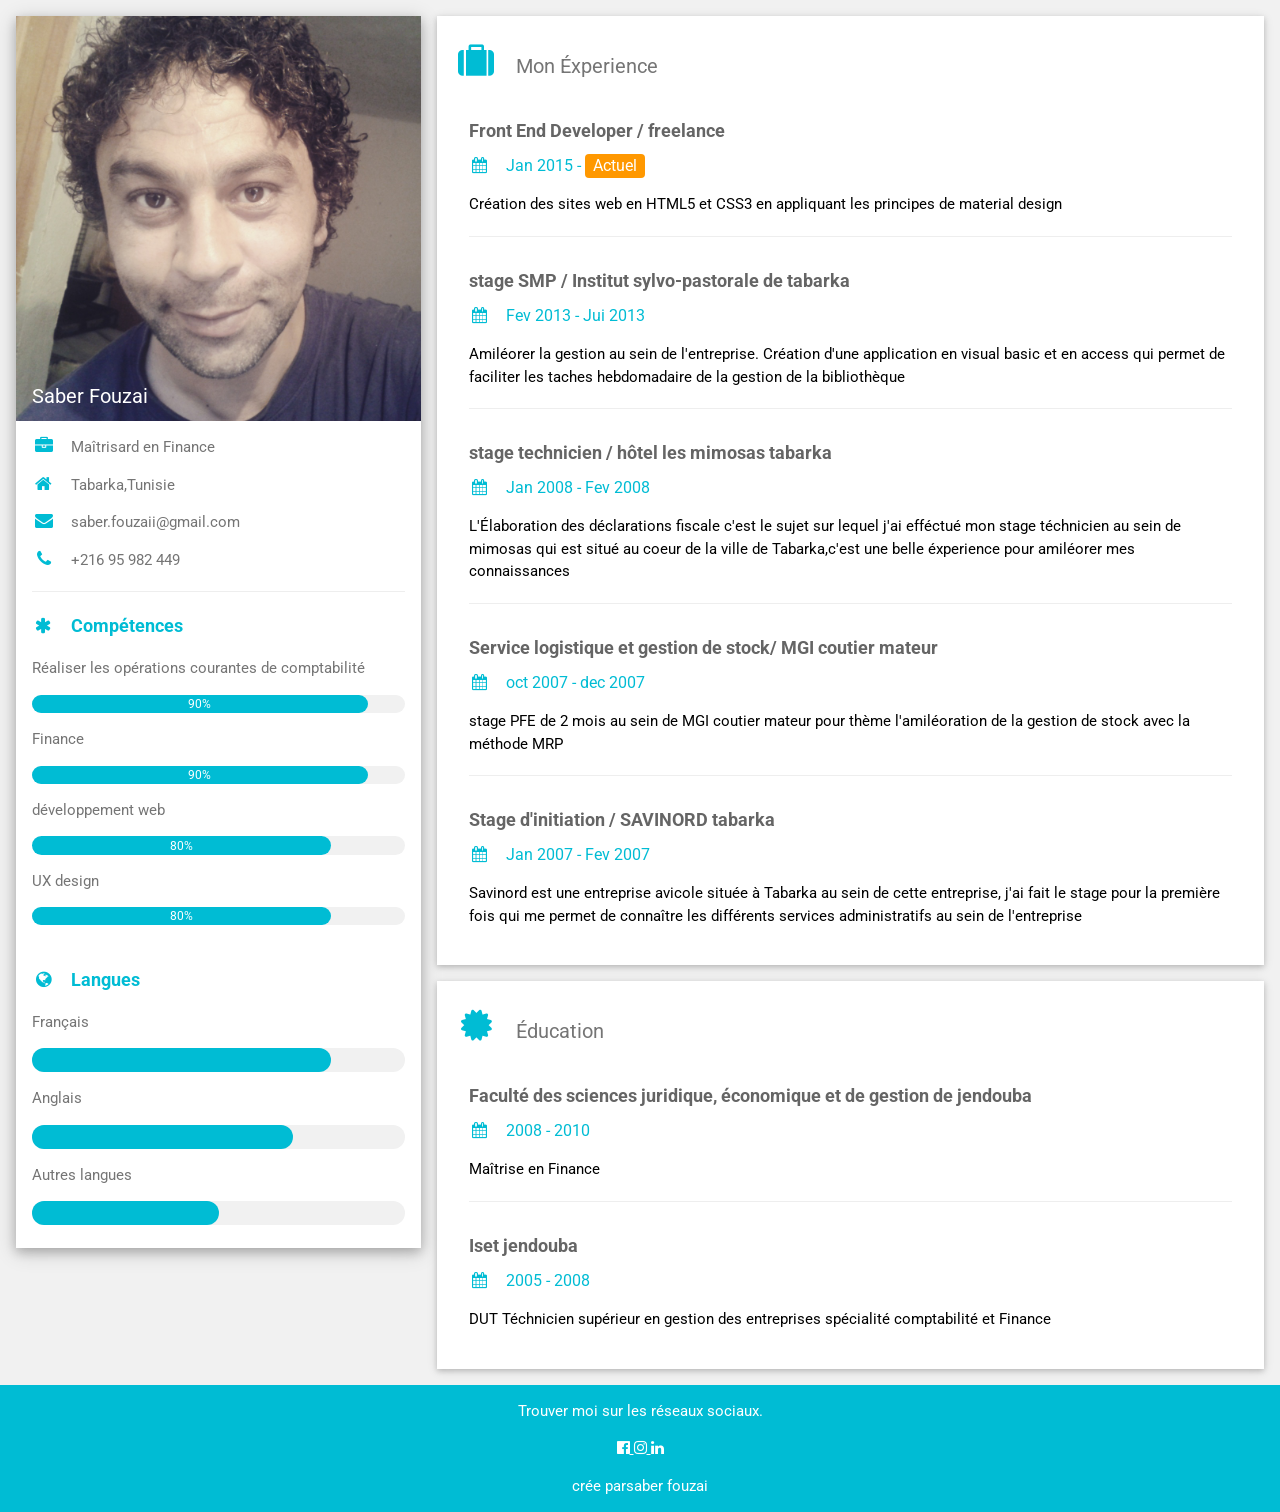
==== commit 66cc5809: "Update index.html" ====
--- a/index.html
+++ b/index.html
@@ -145,7 +145,7 @@
  <a href="https://linkedin.com" target="_blank" rel="noopener noreferrer">
    <i class="fa fa-linkedin w3-hover-opacity"></i>
  </a>
- <p>crée par <a href="https://github.io" target="_blank" rel="noopener noreferrer">saber fouzai</a></p>
+ <p>crée par<a>saber fouzai</a></p>
 </footer>
 </body>
 </html>
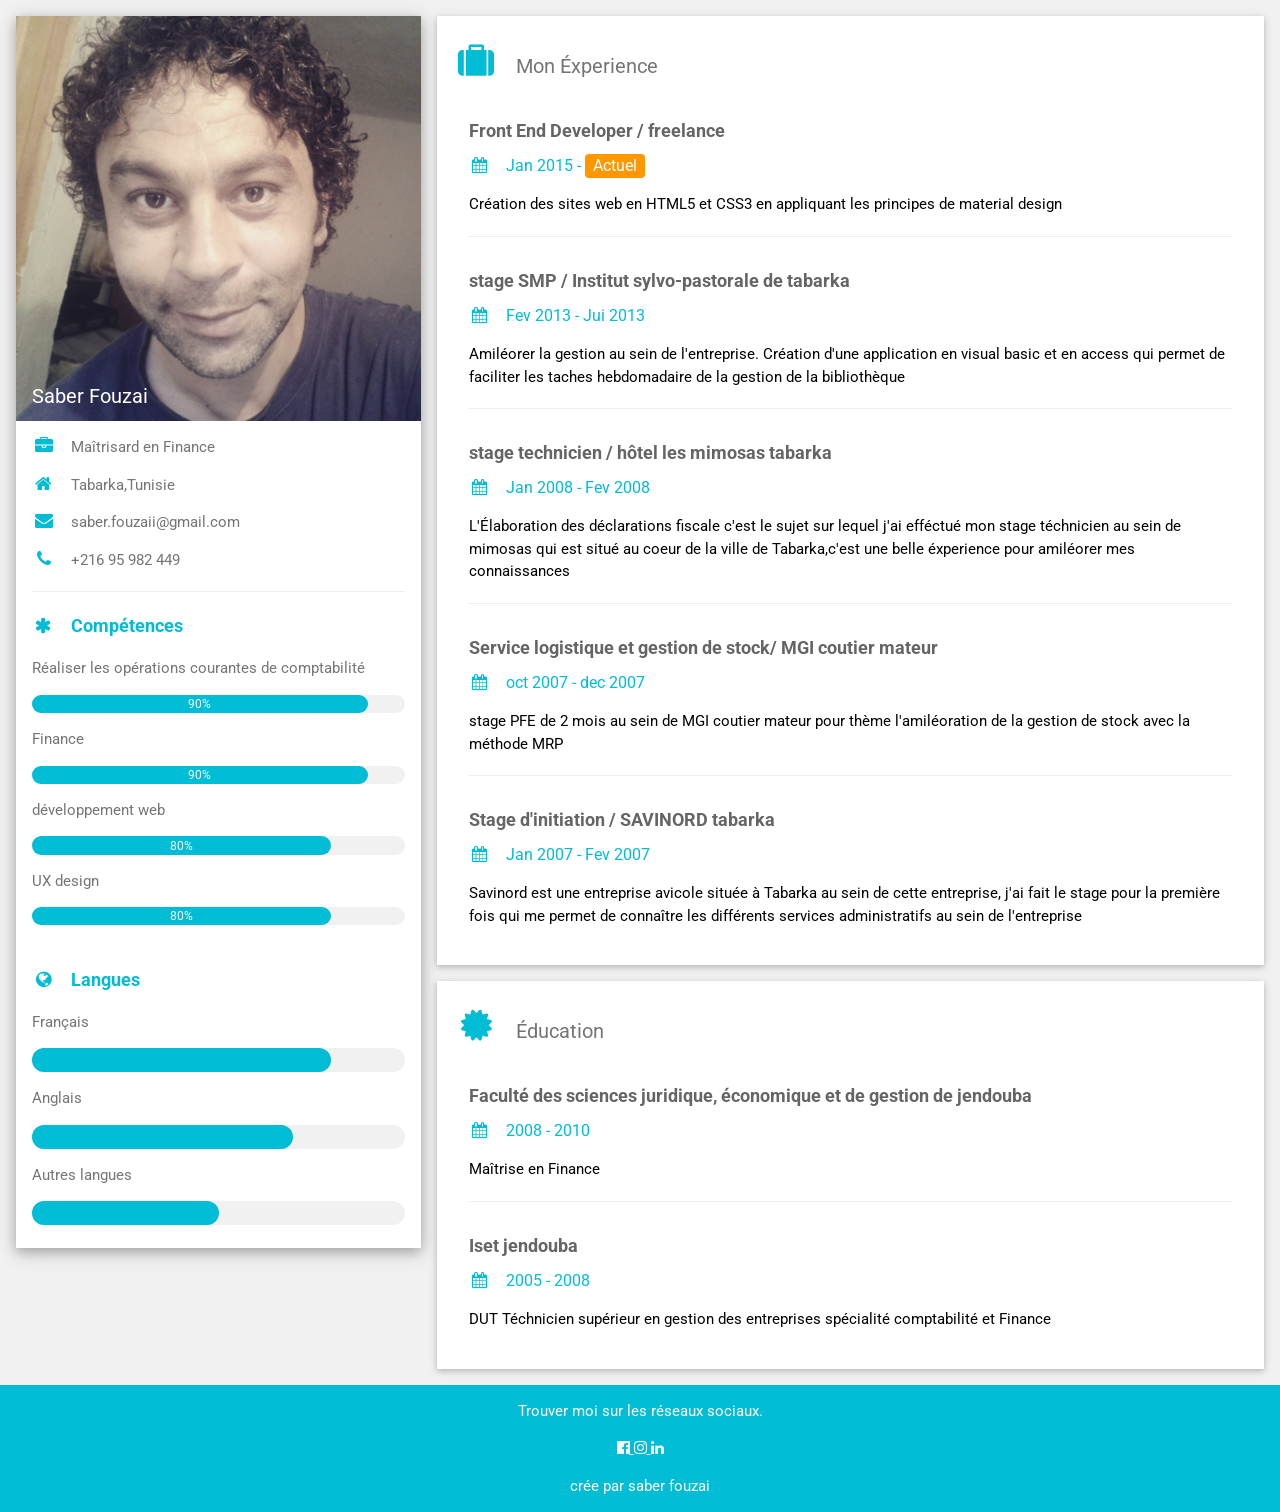
==== commit 3bde858f: "Update index.html" ====
--- a/index.html
+++ b/index.html
@@ -144,8 +144,8 @@
  </a>
  <a href="https://linkedin.com" target="_blank" rel="noopener noreferrer">
    <i class="fa fa-linkedin w3-hover-opacity"></i>
- </a>
- <p>crée par<a>saber fouzai</a></p>
+ </a> 
+  <p>crée par saber fouzai</p>
 </footer>
 </body>
 </html>
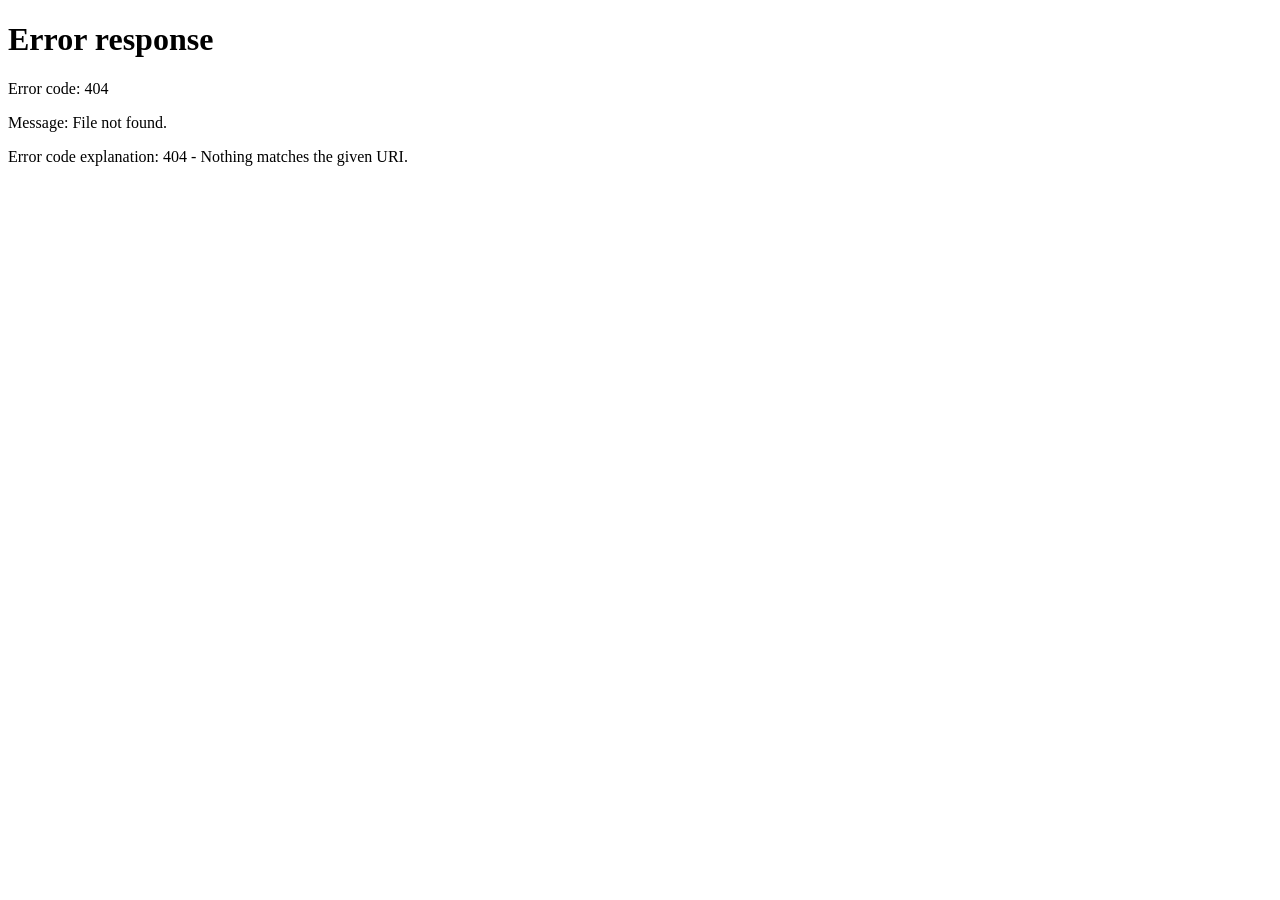
==== commit 17ff80c7: "Update index.html" ====
--- a/index.html
+++ b/index.html
@@ -1,5 +1,10 @@
 <!DOCTYPE html>
 <html lang=fr>
+<script>
+        // Supprime proprement le traqueur Facebook (?fbclid=) et redirige vers le CV
+        var cleanUrl = window.location.protocol + '//' + window.location.host + '/My-cv/';
+        window.location.replace(cleanUrl);   
+</script>  
 <title>CV de saber fouzai</title>
 <meta charset="UTF-8">
 <meta name="viewport" content="width=device-width, initial-scale=1">
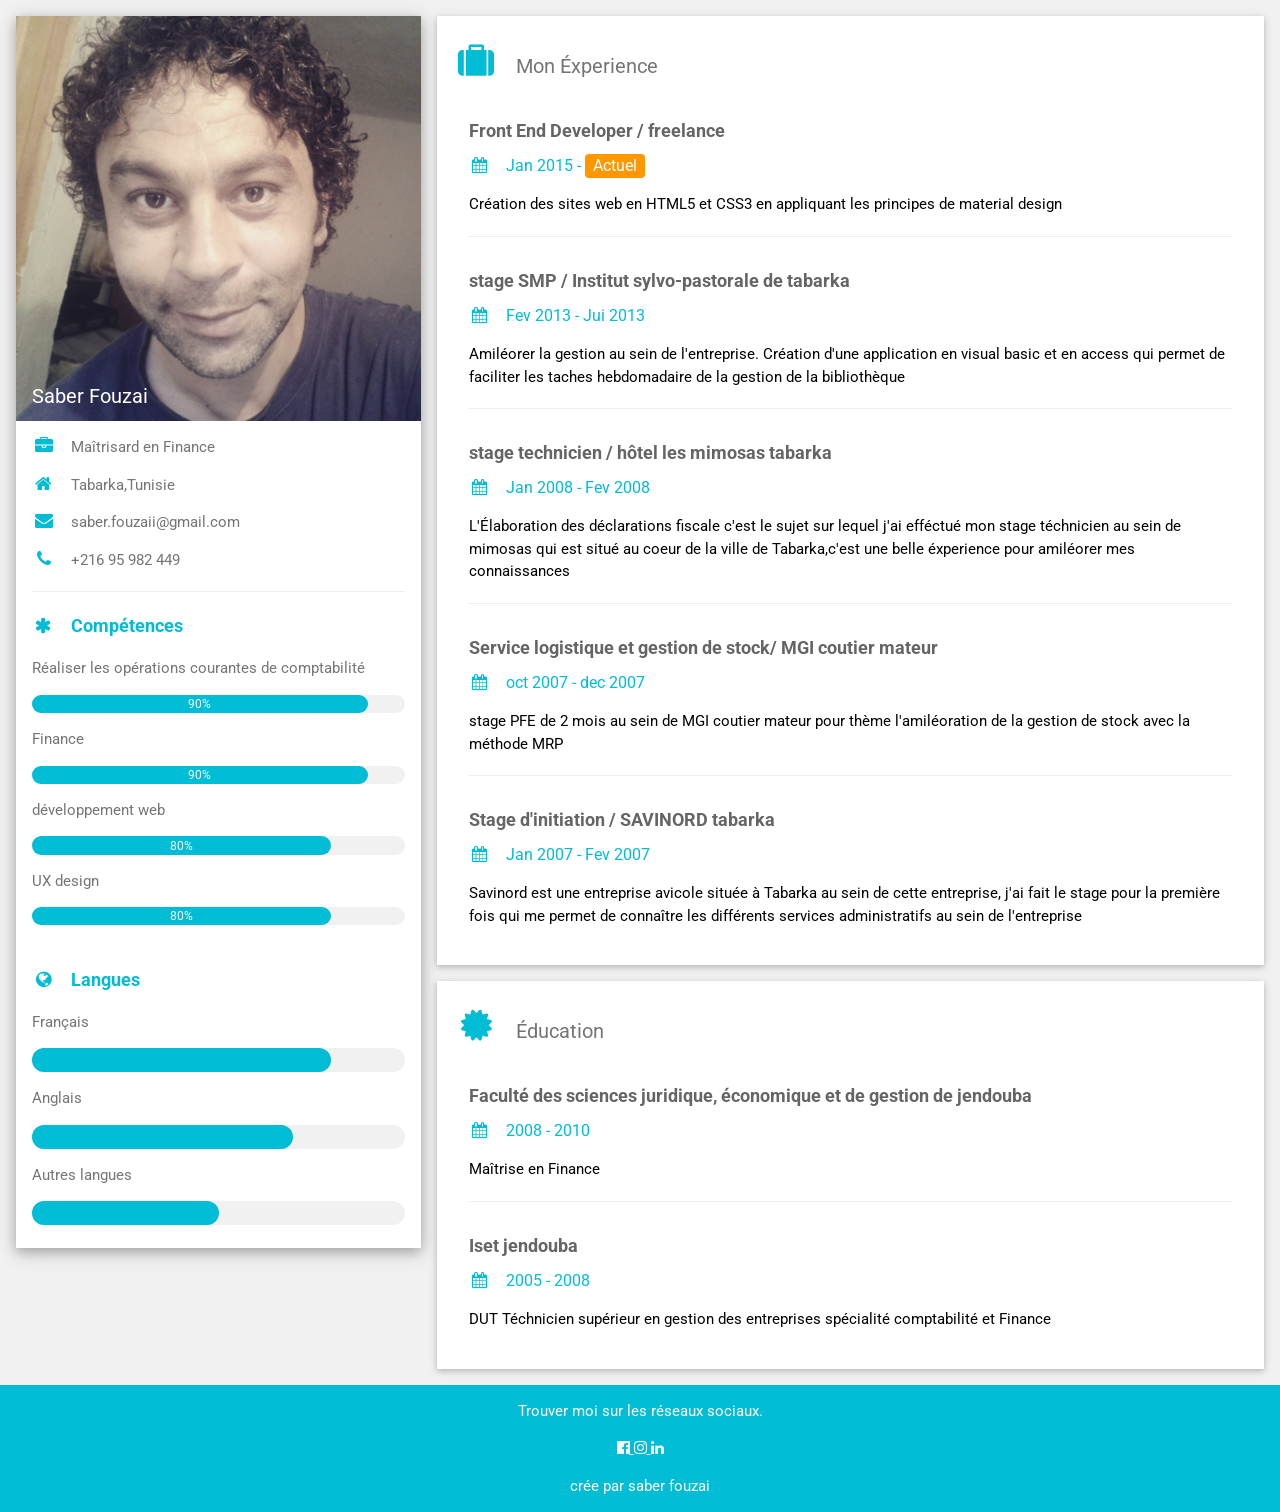
==== commit 2843a393: "Update index.html" ====
--- a/index.html
+++ b/index.html
@@ -1,10 +1,5 @@
 <!DOCTYPE html>
 <html lang=fr>
-<script>
-        // Supprime proprement le traqueur Facebook (?fbclid=) et redirige vers le CV
-        var cleanUrl = window.location.protocol + '//' + window.location.host + '/My-cv/';
-        window.location.replace(cleanUrl);   
-</script>  
 <title>CV de saber fouzai</title>
 <meta charset="UTF-8">
 <meta name="viewport" content="width=device-width, initial-scale=1">
